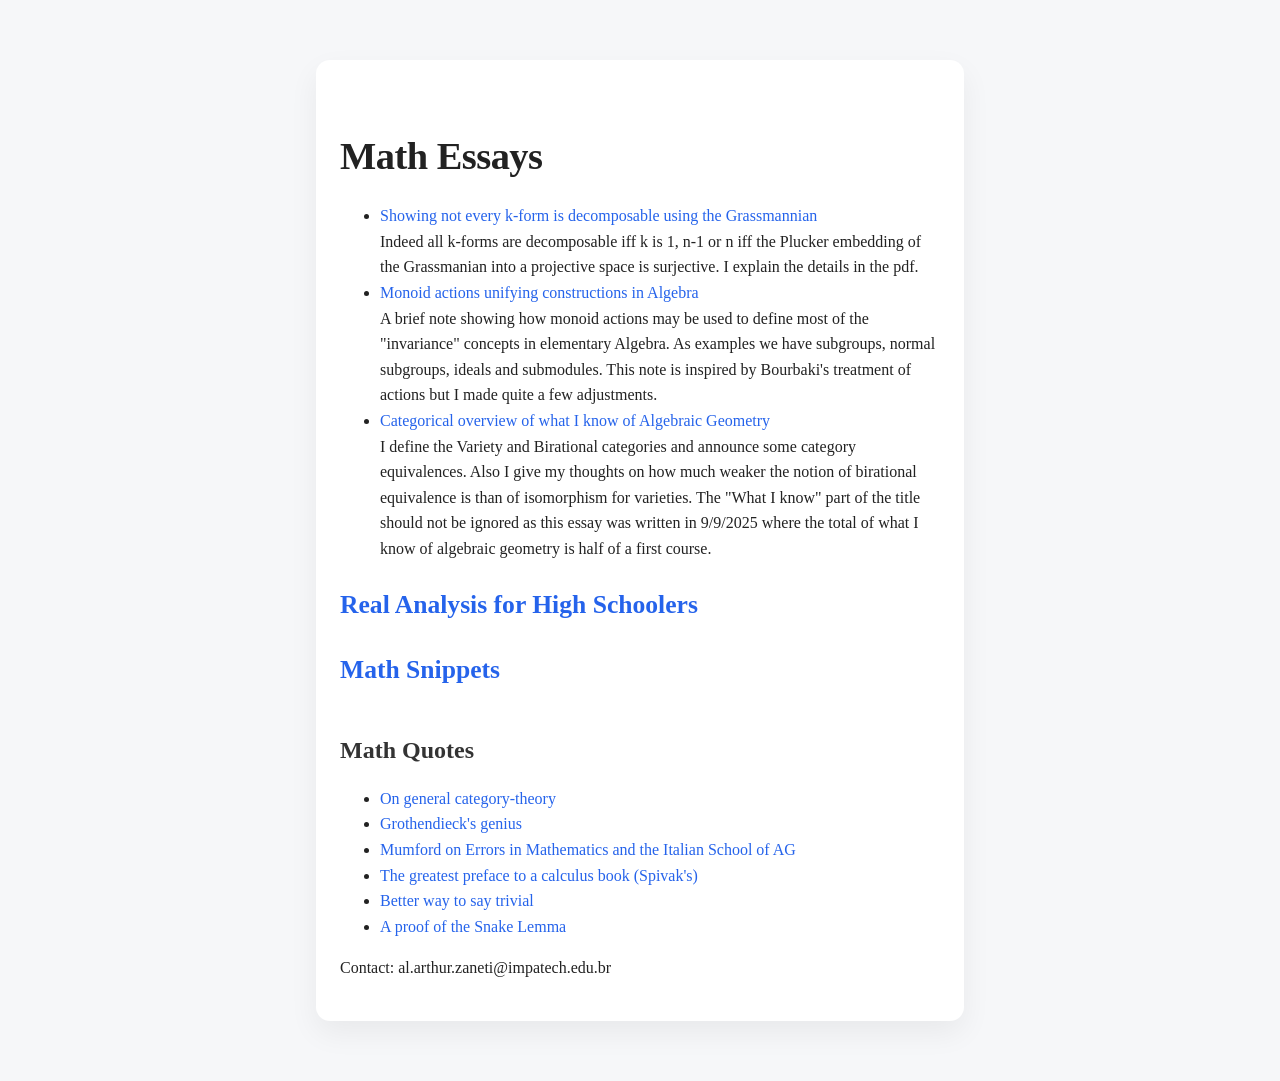
==== index.html @ 89349a51 "revamped the weekly_highlights section" ====
<!DOCTYPE html>
<html lang="en">
<head>
    <meta charset="UTF-8">
    <meta name="viewport" content="width=device-width, initial-scale=1.0">
    <title>Arthur Zaneti</title>
    <link rel="stylesheet" href="style.css">
</head>
<body>
    <div class = "container">
    <h1>Math Essays</h1>
    <ul> 
        <li><a href="math_essays/not_all_k-forms_are_decomposable.pdf" target="_blank">
             Showing not every k-form is decomposable using the Grassmannian
             </a>
        <br>
        Indeed all k-forms are decomposable iff k is 1, n-1 or n iff the Plucker embedding of the Grassmanian into a projective space is surjective.
        I explain the details in the pdf.
        </li>

        <li><a href="math_essays/Monoid actions unifying constructions in Algebra.pdf" target = "blank">
            Monoid actions unifying constructions in Algebra
        </a>
        <br>
        A brief note showing how monoid actions may be used to define most of the "invariance" concepts in elementary Algebra.
        As examples we have subgroups, normal subgroups, ideals and submodules. This note is inspired by Bourbaki's treatment of actions
        but I made quite a few adjustments.
        </li>

        <li><a href="math_essays/categorical_overview_of_what_I_know_of_algebraic_geometry.pdf" target = "blank">
            Categorical overview of what I know of Algebraic Geometry 
        </a>
        <br>
        I define the Variety and Birational categories and announce some category equivalences. Also I give my thoughts on
        how much weaker the notion of birational equivalence is than of isomorphism for varieties. The "What I know" part of the title should not be ignored as this essay was written in 9/9/2025
        where the total of what I know of algebraic geometry is half of a first course. 
        </li>
    </ul>
<a href="teaching/real_analysis_for_high_schoolers.html" class = "big-link">Real Analysis for High Schoolers</a>

<a href="math_snippets.html" class="big-link">Math Snippets</a>
<h2>Math Quotes</h2>
    <ul>
        <li><a href="math_quotes/abstract_nonsense.jpeg">On general category-theory</a></li>
        <li><a href="math_quotes/Grothendieck's_genius.png">Grothendieck's genius</a></li>
        <li><a href="https://ftp.mcs.anl.gov/pub/qed/archive/209">Mumford on Errors in Mathematics and the Italian School of AG</a></li>
        <li><a href="math_quotes/spivak_calculus_quote.png">The greatest preface to a calculus book (Spivak's)</a></li>
        <li><a href="math_quotes/ask_toddler.html">Better way to say trivial</a></li>
        <li><a href="https://www.youtube.com/watch?v=etbcKWEKnvg">A proof of the Snake Lemma</a></li>
    </ul>
    
Contact: al.arthur.zaneti@impatech.edu.br
</div>
</body>
</html>
---- style.css ----
/* Reset */
* {
    box-sizing: border-box;
}

/* Base */
body {
    margin: 0;
    font-family: -apple-system, BlinkMacSystemFont, "Segoe UI", Roboto, sans-serif;
    background-color: #f6f7f9;
    color: #1a1a1a;
    line-height: 1.7;
}

/* Layout container */
.container {
    max-width: 1100px;
    margin: 60px auto;
    padding: 40px 24px;
    background: white;
    border-radius: 14px;
    box-shadow: 0 12px 30px rgba(0, 0, 0, 0.06);
}

/* Typography */
h1 {
    font-size: 2.4rem;
    margin-bottom: 10px;
    letter-spacing: -0.5px;
}

h2 {
    font-size: 1.5rem;
    margin-top: 40px;
    margin-bottom: 10px;
    color: #333;
}

p {
    margin-bottom: 16px;
    font-size: 1.05rem;
}

/* Links */
a {
    color: #2563eb;
    text-decoration: none;
}

a:hover {
    text-decoration: underline;
}

/* Big link (refined) */
.big-link {
    display: block;
    font-size: 1.6rem;
    font-weight: 600;
    margin: 24px 0;
}

/* === Math boxes (refined, less heavy) === */
.math-box {
    padding: 18px 22px;
    margin: 28px 0;
    border-left: 5px solid;
    border-radius: 10px;
    line-height: 1.6;
    background-color: #fafafa;
}

/* Variants (more subtle, modern colors) */
.theorem {
    border-color: #2563eb;
    background-color: #eef4ff;
    font-style: italic;
}
.theorem strong {
    font-style: normal;
    color: #1d4ed8;
}

.definition {
    border-color: #16a34a;
    background-color: #ecfdf5;
}
.definition strong {
    color: #15803d;
}

.corollary {
    border-color: #9333ea;
    background-color: #f5f3ff;
    font-style: italic;
}
.corollary strong {
    font-style: normal;
    color: #7e22ce;
}

.proof {
    border-color: #6b7280;
    background-color: #f9fafb;
    font-style: italic;
}
.proof strong {
    font-style: normal;
    color: #4b5563;
}
.proof::after {
    content: "∎";
    float: right;
    font-weight: bold;
}

.exercise {
    border-color: #f59e0b;
    background-color: #fffbeb;
}
.exercise strong {
    color: #d97706;
}
body {
  max-width: 680px;
  margin: 40px auto;
  padding: 0 16px;
  font-family: -apple-system, BlinkMacSystemFont, "Segoe UI", Roboto, serif;
  line-height: 1.6;
  color: #222;
}

.snippet {
  margin-bottom: 3.5rem;
  padding-bottom: 2.5rem;
  border-bottom: 1px solid #e5e5e5;
}

.snippet:last-child {
  border-bottom: none;
}

.snippet time {
  display: block;
  font-size: 0.85rem;
  font-weight: 600;
  text-transform: uppercase;
  letter-spacing: 0.05em;
  color: #666;
  margin-bottom: 0.4rem;
}

.snippet h2 {
  margin-top: 0;
  font-size: 1.4rem;
}

.theorem, .exercise {
  margin: 1.2rem 0;
  padding: 0.9rem 1.2rem;
  border-left: 3px solid #333;
  background-color: #f9f9f9;
  border-radius: 0 4px 4px 0;
}

.exercise {
  border-left-color: #6c757d;
  background-color: #fdfdfd;
}
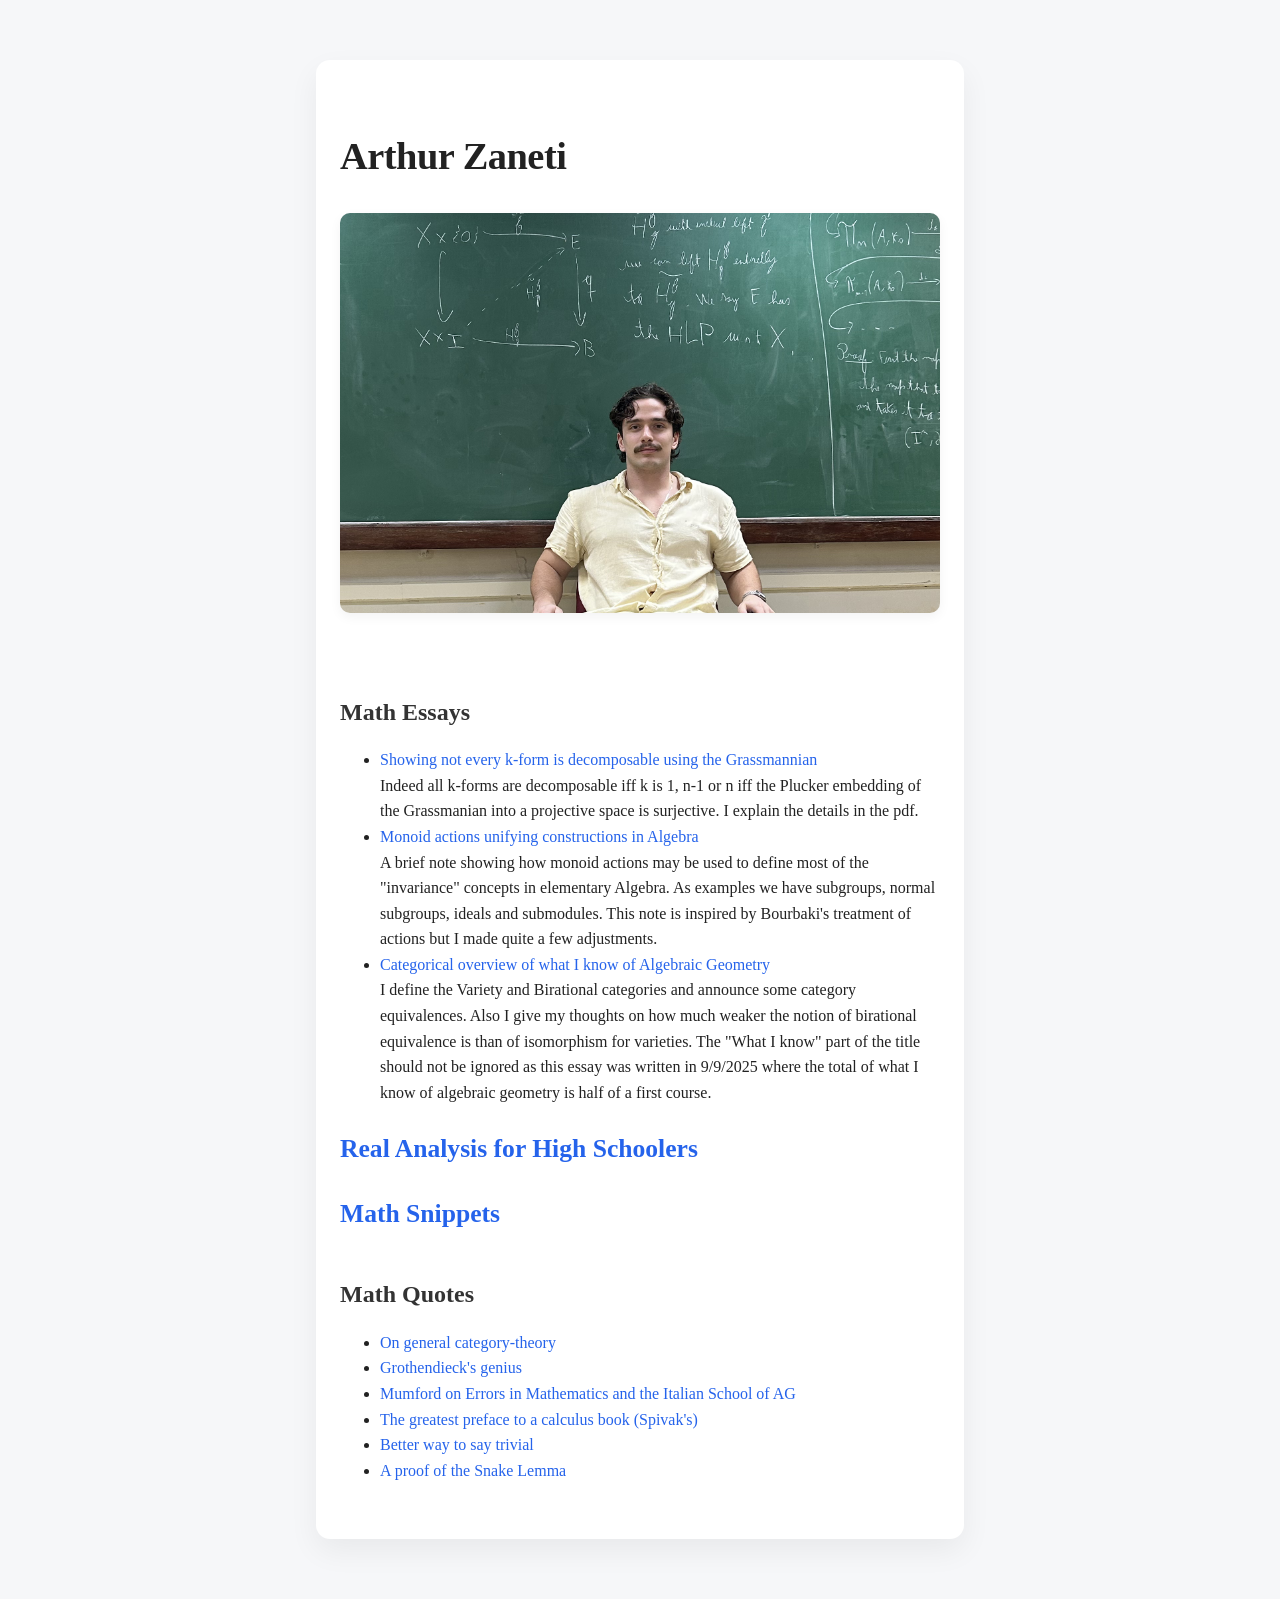
==== commit b1d7b352: "Added image" ====
--- a/index.html
+++ b/index.html
@@ -7,50 +7,62 @@
     <link rel="stylesheet" href="style.css">
 </head>
 <body>
-    <div class = "container">
-    <h1>Math Essays</h1>
-    <ul> 
-        <li><a href="math_essays/not_all_k-forms_are_decomposable.pdf" target="_blank">
-             Showing not every k-form is decomposable using the Grassmannian
-             </a>
-        <br>
-        Indeed all k-forms are decomposable iff k is 1, n-1 or n iff the Plucker embedding of the Grassmanian into a projective space is surjective.
-        I explain the details in the pdf.
-        </li>
+    <div class="container">
 
-        <li><a href="math_essays/Monoid actions unifying constructions in Algebra.pdf" target = "blank">
-            Monoid actions unifying constructions in Algebra
-        </a>
-        <br>
-        A brief note showing how monoid actions may be used to define most of the "invariance" concepts in elementary Algebra.
-        As examples we have subgroups, normal subgroups, ideals and submodules. This note is inspired by Bourbaki's treatment of actions
-        but I made quite a few adjustments.
-        </li>
+        <header class="header">
+    <h1>Arthur Zaneti</h1>
+    
+    <!-- Horizontal Profile Banner -->
+    <img src="image_with_board - Copy.png" alt="Arthur Zaneti at the chalkboard" class="profile-banner">
+        </header>
 
-        <li><a href="math_essays/categorical_overview_of_what_I_know_of_algebraic_geometry.pdf" target = "blank">
-            Categorical overview of what I know of Algebraic Geometry 
-        </a>
-        <br>
-        I define the Variety and Birational categories and announce some category equivalences. Also I give my thoughts on
-        how much weaker the notion of birational equivalence is than of isomorphism for varieties. The "What I know" part of the title should not be ignored as this essay was written in 9/9/2025
-        where the total of what I know of algebraic geometry is half of a first course. 
-        </li>
-    </ul>
-<a href="teaching/real_analysis_for_high_schoolers.html" class = "big-link">Real Analysis for High Schoolers</a>
+        <h2>Math Essays</h2>
+        <ul> 
+            <li>
+                <a href="math_essays/not_all_k-forms_are_decomposable.pdf" target="_blank">
+                    Showing not every k-form is decomposable using the Grassmannian
+                </a>
+                <br>
+                Indeed all k-forms are decomposable iff k is 1, n-1 or n iff the Plucker embedding of the Grassmanian into a projective space is surjective.
+                I explain the details in the pdf.
+            </li>
 
-<a href="math_snippets.html" class="big-link">Math Snippets</a>
-<h2>Math Quotes</h2>
-    <ul>
-        <li><a href="math_quotes/abstract_nonsense.jpeg">On general category-theory</a></li>
-        <li><a href="math_quotes/Grothendieck's_genius.png">Grothendieck's genius</a></li>
-        <li><a href="https://ftp.mcs.anl.gov/pub/qed/archive/209">Mumford on Errors in Mathematics and the Italian School of AG</a></li>
-        <li><a href="math_quotes/spivak_calculus_quote.png">The greatest preface to a calculus book (Spivak's)</a></li>
-        <li><a href="math_quotes/ask_toddler.html">Better way to say trivial</a></li>
-        <li><a href="https://www.youtube.com/watch?v=etbcKWEKnvg">A proof of the Snake Lemma</a></li>
-    </ul>
-    
-Contact: al.arthur.zaneti@impatech.edu.br
-</div>
+            <li>
+                <a href="math_essays/Monoid actions unifying constructions in Algebra.pdf" target="_blank">
+                    Monoid actions unifying constructions in Algebra
+                </a>
+                <br>
+                A brief note showing how monoid actions may be used to define most of the "invariance" concepts in elementary Algebra.
+                As examples we have subgroups, normal subgroups, ideals and submodules. This note is inspired by Bourbaki's treatment of actions
+                but I made quite a few adjustments.
+            </li>
+
+            <li>
+                <a href="math_essays/categorical_overview_of_what_I_know_of_algebraic_geometry.pdf" target="_blank">
+                    Categorical overview of what I know of Algebraic Geometry 
+                </a>
+                <br>
+                I define the Variety and Birational categories and announce some category equivalences. Also I give my thoughts on
+                how much weaker the notion of birational equivalence is than of isomorphism for varieties. The "What I know" part of the title should not be ignored as this essay was written in 9/9/2025
+                where the total of what I know of algebraic geometry is half of a first course. 
+            </li>
+        </ul>
+
+        <div class="nav-links">
+            <a href="teaching/real_analysis_for_high_schoolers.html" class="big-link">Real Analysis for High Schoolers</a>
+            <a href="math_snippets.html" class="big-link">Math Snippets</a>
+        </div>
+
+        <h2>Math Quotes</h2>
+        <ul>
+            <li><a href="math_quotes/abstract_nonsense.jpeg">On general category-theory</a></li>
+            <li><a href="math_quotes/Grothendieck's_genius.png">Grothendieck's genius</a></li>
+            <li><a href="https://ftp.mcs.anl.gov/pub/qed/archive/209">Mumford on Errors in Mathematics and the Italian School of AG</a></li>
+            <li><a href="math_quotes/spivak_calculus_quote.png">The greatest preface to a calculus book (Spivak's)</a></li>
+            <li><a href="math_quotes/ask_toddler.html">Better way to say trivial</a></li>
+            <li><a href="https://www.youtube.com/watch?v=etbcKWEKnvg">A proof of the Snake Lemma</a></li>
+        </ul>
+        
+    </div>
 </body>
-</html>
-
+</html>
--- a/style.css
+++ b/style.css
@@ -154,15 +154,16 @@
   font-size: 1.4rem;
 }
 
-.theorem, .exercise {
-  margin: 1.2rem 0;
-  padding: 0.9rem 1.2rem;
-  border-left: 3px solid #333;
-  background-color: #f9f9f9;
-  border-radius: 0 4px 4px 0;
-}
-
-.exercise {
-  border-left-color: #6c757d;
-  background-color: #fdfdfd;
+/* === Profile Banner === */
+.profile-banner {
+    width: 100%;
+    height: 400px; /* Adjust this to make it taller or shorter */
+    object-fit: cover;
+    object-position: center 38%; /* Adjust percentage to pan up or down */
+    border-radius: 10px; /* Matches your math-box borders */
+    margin: 16px 0 32px 0;
+    box-shadow: 0 4px 12px rgba(0, 0, 0, 0.05); /* Subtle shadow to match container */
+    image-rendering: high-quality;
+    image-rendering: -webkit-optimize-contrast;
+    
 }
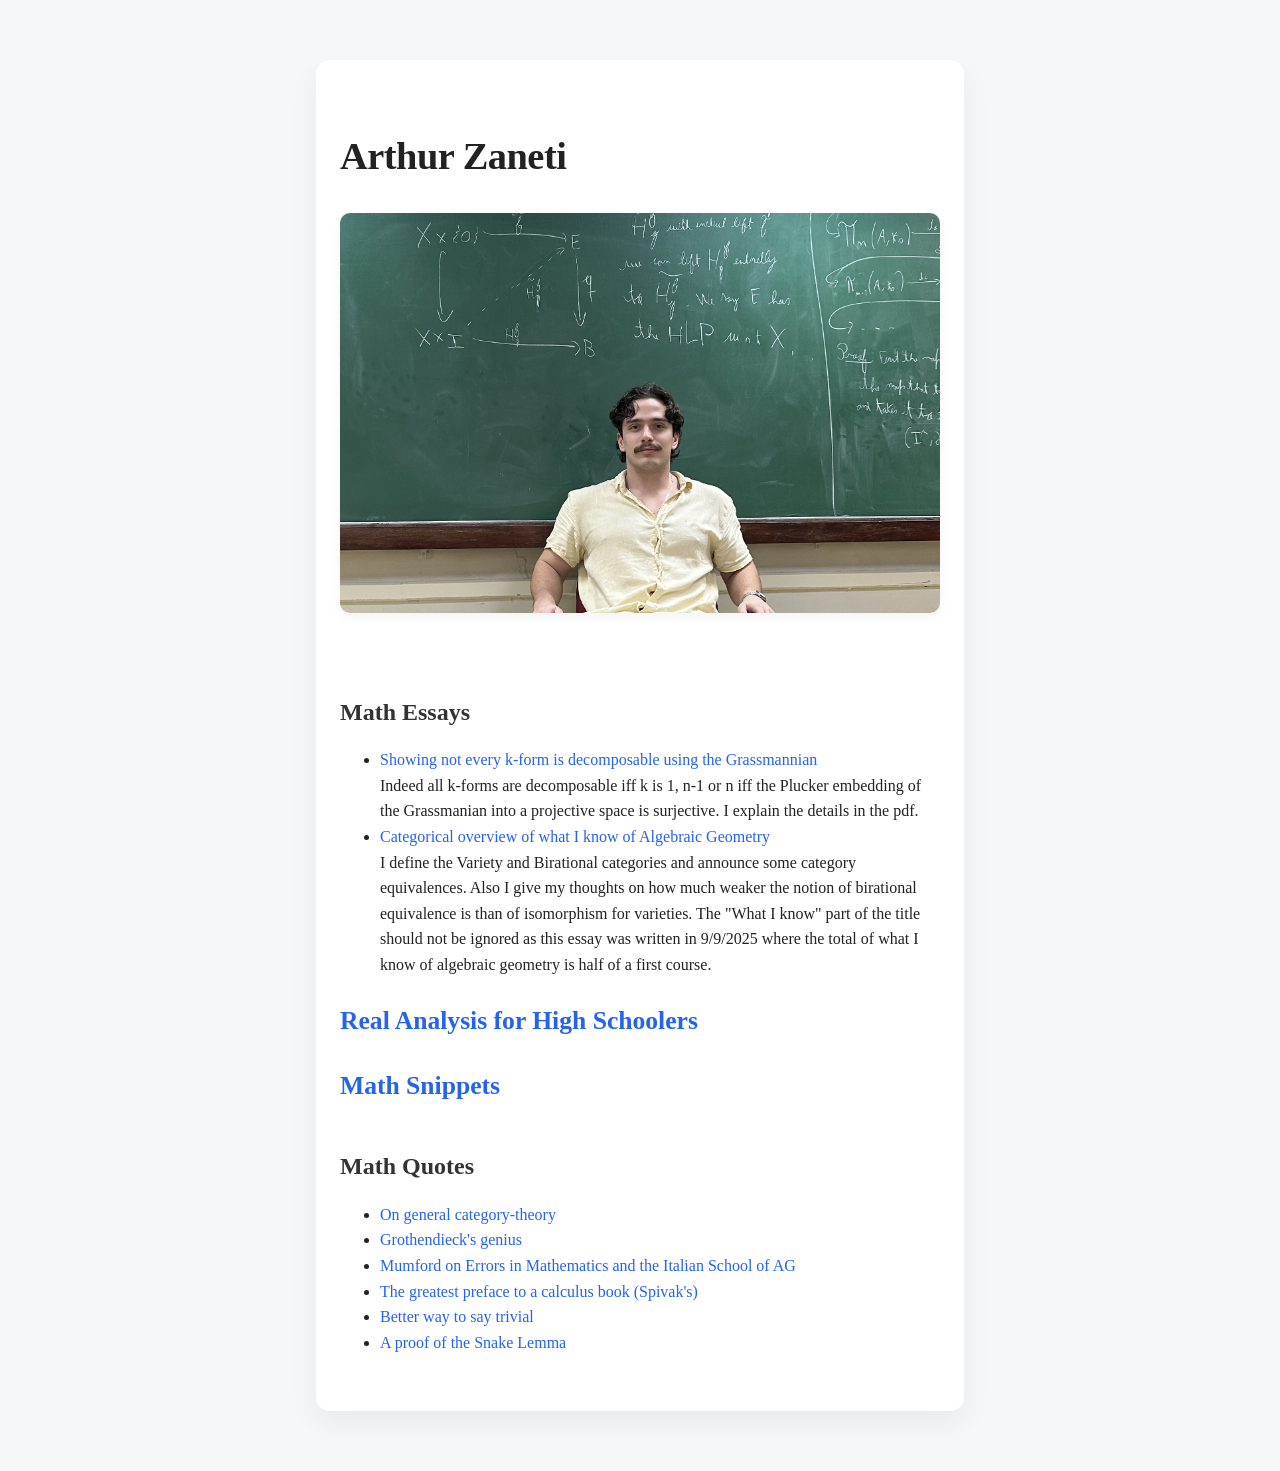
==== commit 16cebdeb: "snippet" ====
--- a/index.html
+++ b/index.html
@@ -25,16 +25,6 @@
                 <br>
                 Indeed all k-forms are decomposable iff k is 1, n-1 or n iff the Plucker embedding of the Grassmanian into a projective space is surjective.
                 I explain the details in the pdf.
-            </li>
-
-            <li>
-                <a href="math_essays/Monoid actions unifying constructions in Algebra.pdf" target="_blank">
-                    Monoid actions unifying constructions in Algebra
-                </a>
-                <br>
-                A brief note showing how monoid actions may be used to define most of the "invariance" concepts in elementary Algebra.
-                As examples we have subgroups, normal subgroups, ideals and submodules. This note is inspired by Bourbaki's treatment of actions
-                but I made quite a few adjustments.
             </li>
 
             <li>
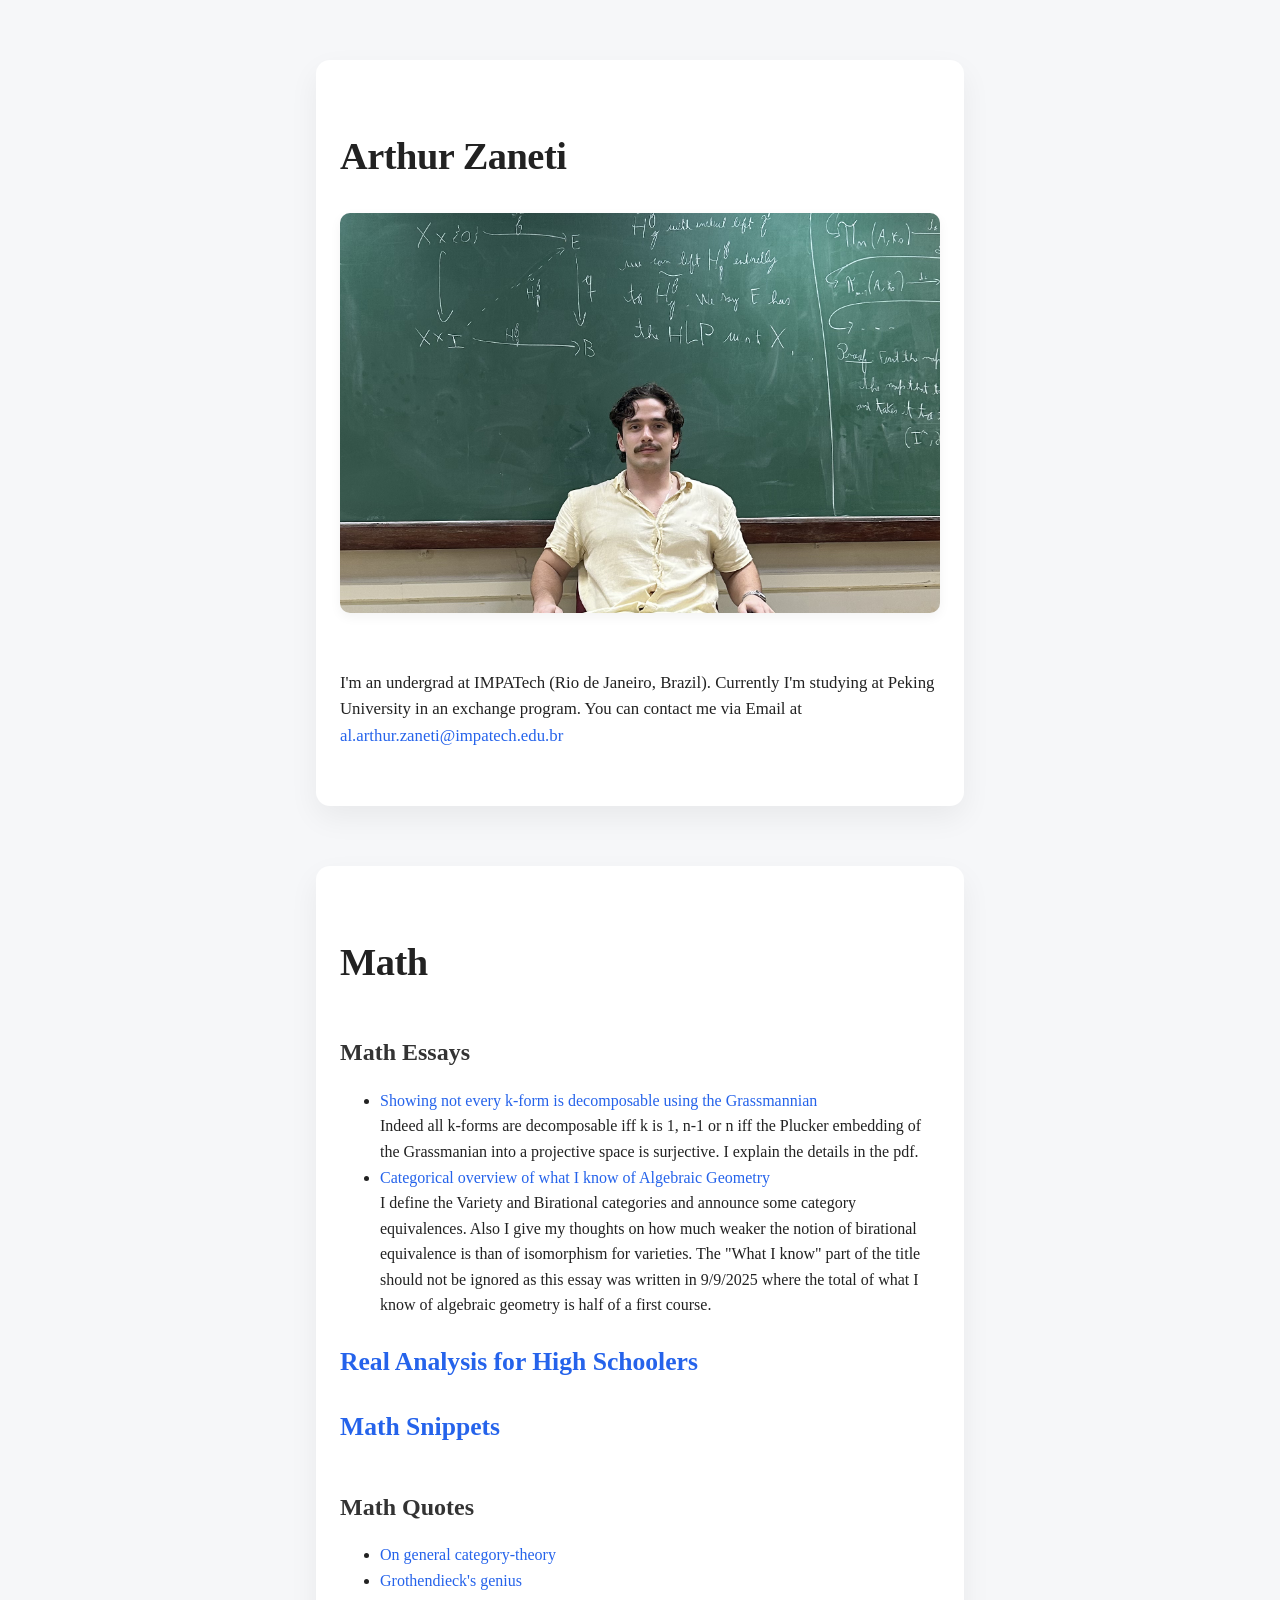
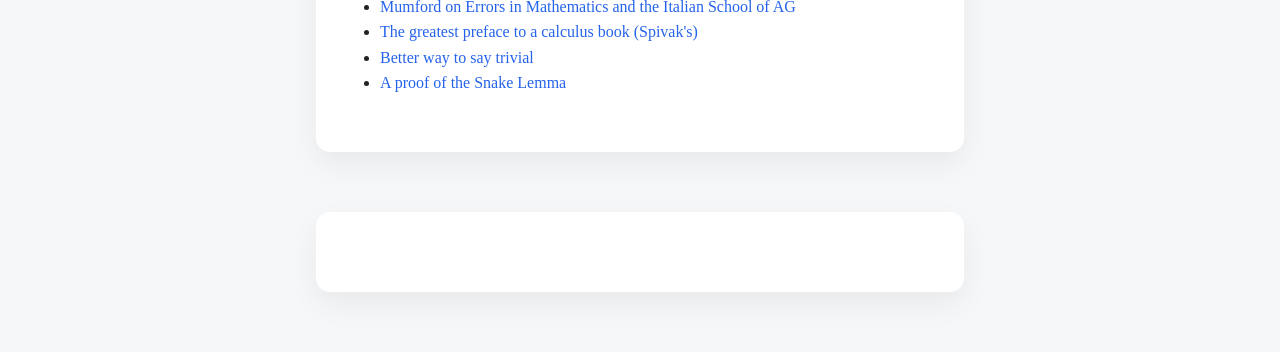
==== commit 19cf9362: "AI stuff" ====
--- a/index.html
+++ b/index.html
@@ -7,13 +7,18 @@
     <link rel="stylesheet" href="style.css">
 </head>
 <body>
+    <div class = "container">
+    <h1>Arthur Zaneti</h1>
+    <img src="image_with_board - Copy.png" alt="Arthur Zaneti at the chalkboard" class="profile-banner">
+    <p>I'm an undergrad at IMPATech (Rio de Janeiro, Brazil). Currently I'm studying at Peking University
+        in an exchange program. You can contact me via Email at 
+        <a href="mailto:al.arthur.zaneti@impatech.edu.br">al.arthur.zaneti@impatech.edu.br</a>
+    </p>
+    </div>
     <div class="container">
 
         <header class="header">
-    <h1>Arthur Zaneti</h1>
-    
-    <!-- Horizontal Profile Banner -->
-    <img src="image_with_board - Copy.png" alt="Arthur Zaneti at the chalkboard" class="profile-banner">
+    <h1>Math</h1>
         </header>
 
         <h2>Math Essays</h2>
@@ -52,7 +57,9 @@
             <li><a href="math_quotes/ask_toddler.html">Better way to say trivial</a></li>
             <li><a href="https://www.youtube.com/watch?v=etbcKWEKnvg">A proof of the Snake Lemma</a></li>
         </ul>
-        
+    </div>
+    <div class = "container">
+    
     </div>
 </body>
 </html>
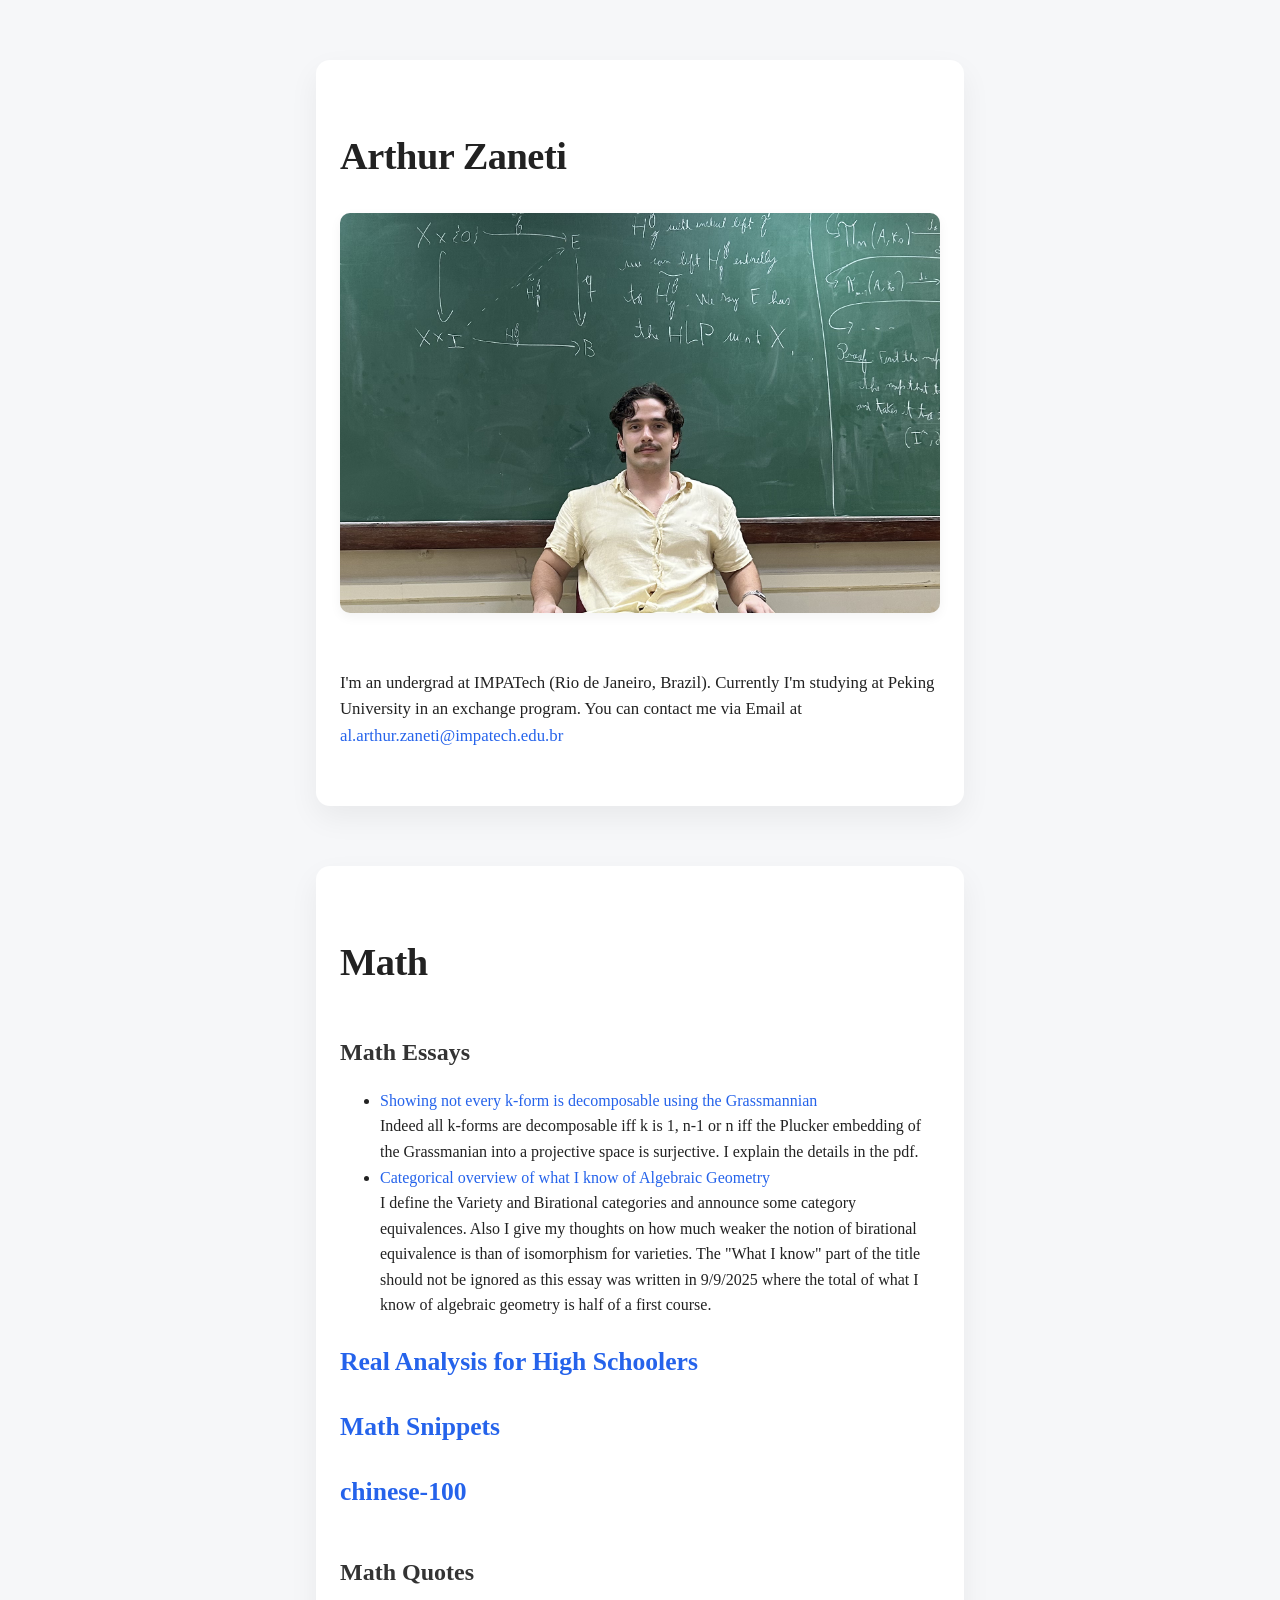
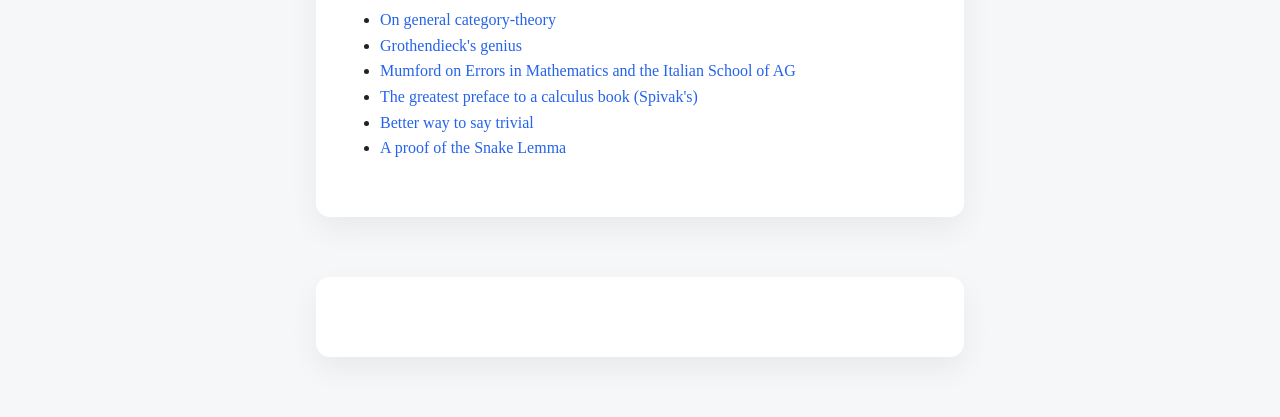
==== commit 24c1d38d: "chinese-100" ====
--- a/index.html
+++ b/index.html
@@ -46,6 +46,7 @@
         <div class="nav-links">
             <a href="teaching/real_analysis_for_high_schoolers.html" class="big-link">Real Analysis for High Schoolers</a>
             <a href="math_snippets.html" class="big-link">Math Snippets</a>
+            <a href="chinese_100.html" class="big-link">chinese-100</a>
         </div>
 
         <h2>Math Quotes</h2>
@@ -59,7 +60,6 @@
         </ul>
     </div>
     <div class = "container">
-    
     </div>
 </body>
 </html>
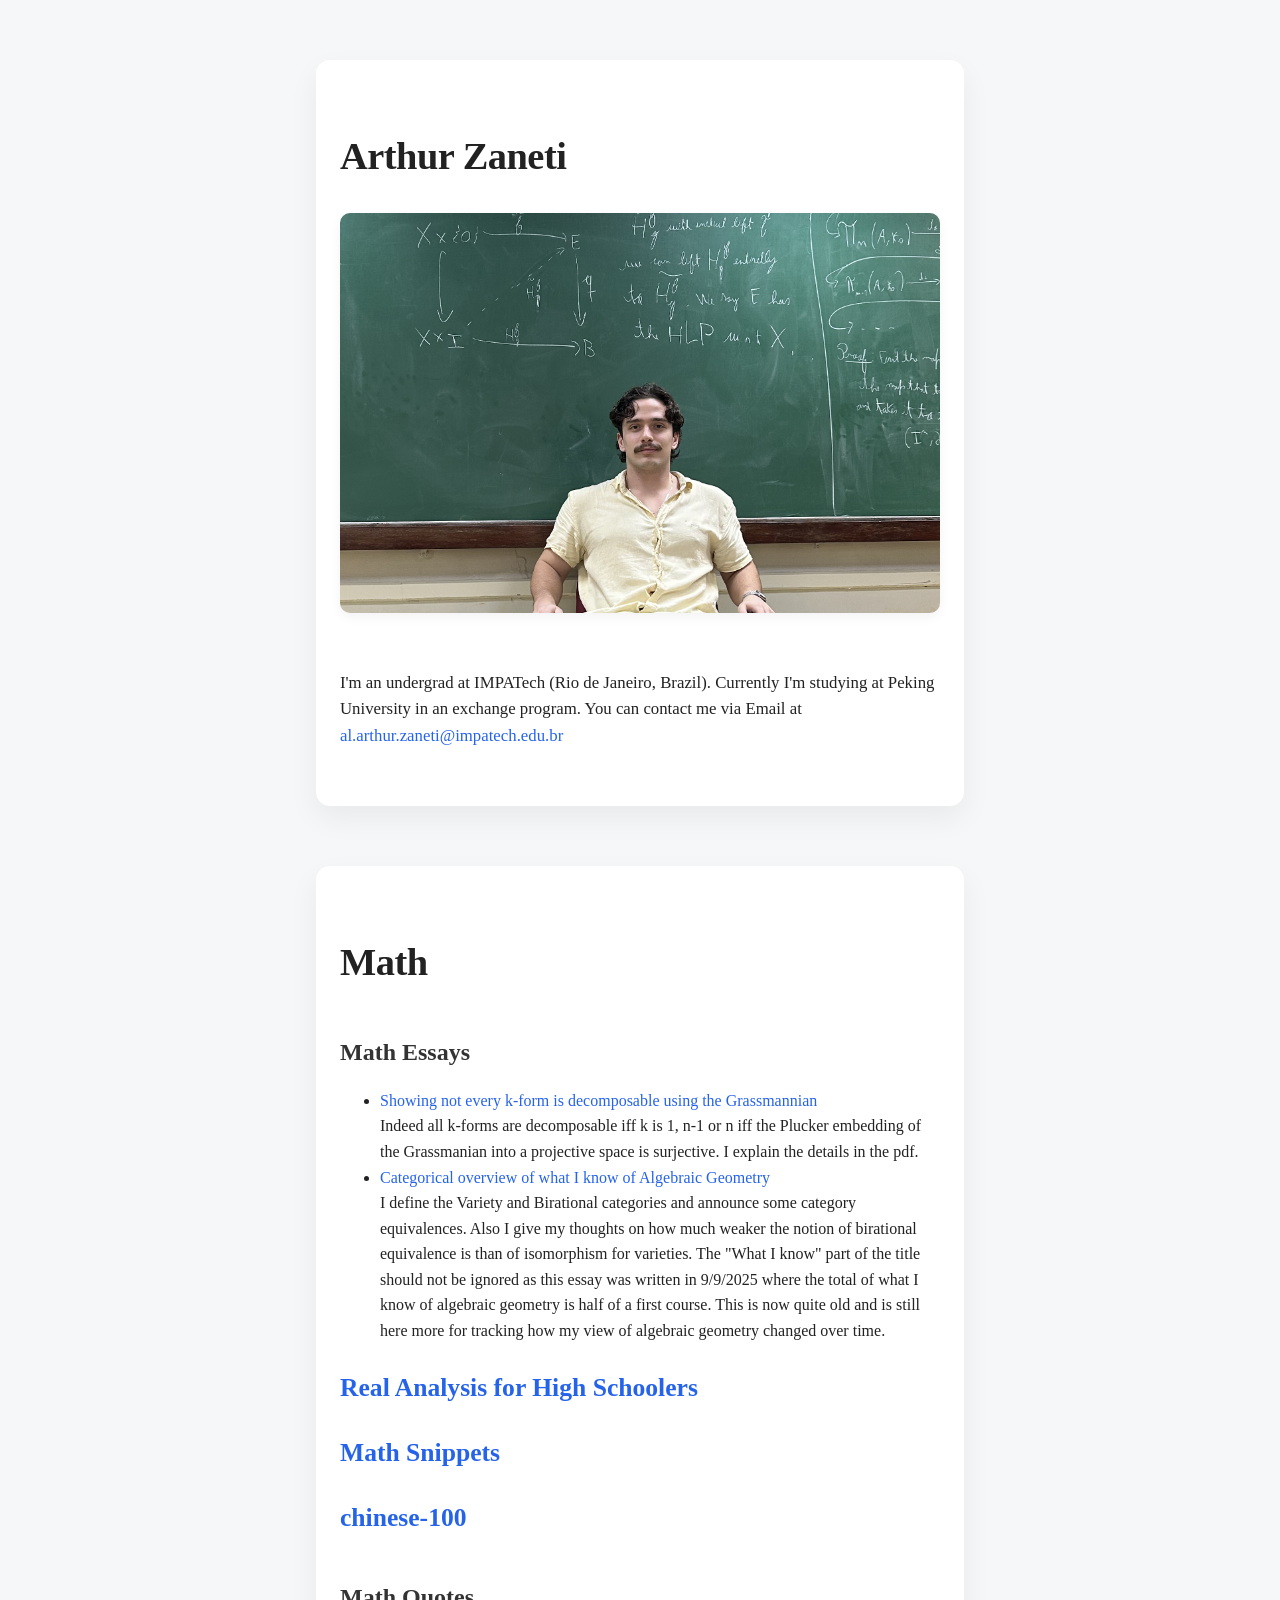
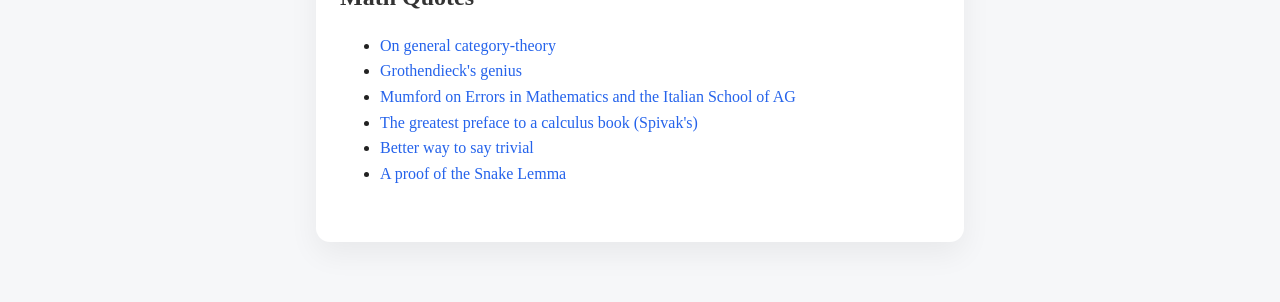
==== commit b2a913db: "some bug fixes" ====
--- a/index.html
+++ b/index.html
@@ -40,6 +40,8 @@
                 I define the Variety and Birational categories and announce some category equivalences. Also I give my thoughts on
                 how much weaker the notion of birational equivalence is than of isomorphism for varieties. The "What I know" part of the title should not be ignored as this essay was written in 9/9/2025
                 where the total of what I know of algebraic geometry is half of a first course. 
+
+                This is now quite old and is still here more for tracking how my view of algebraic geometry changed over time.
             </li>
         </ul>
 
@@ -59,7 +61,5 @@
             <li><a href="https://www.youtube.com/watch?v=etbcKWEKnvg">A proof of the Snake Lemma</a></li>
         </ul>
     </div>
-    <div class = "container">
-    </div>
 </body>
 </html>
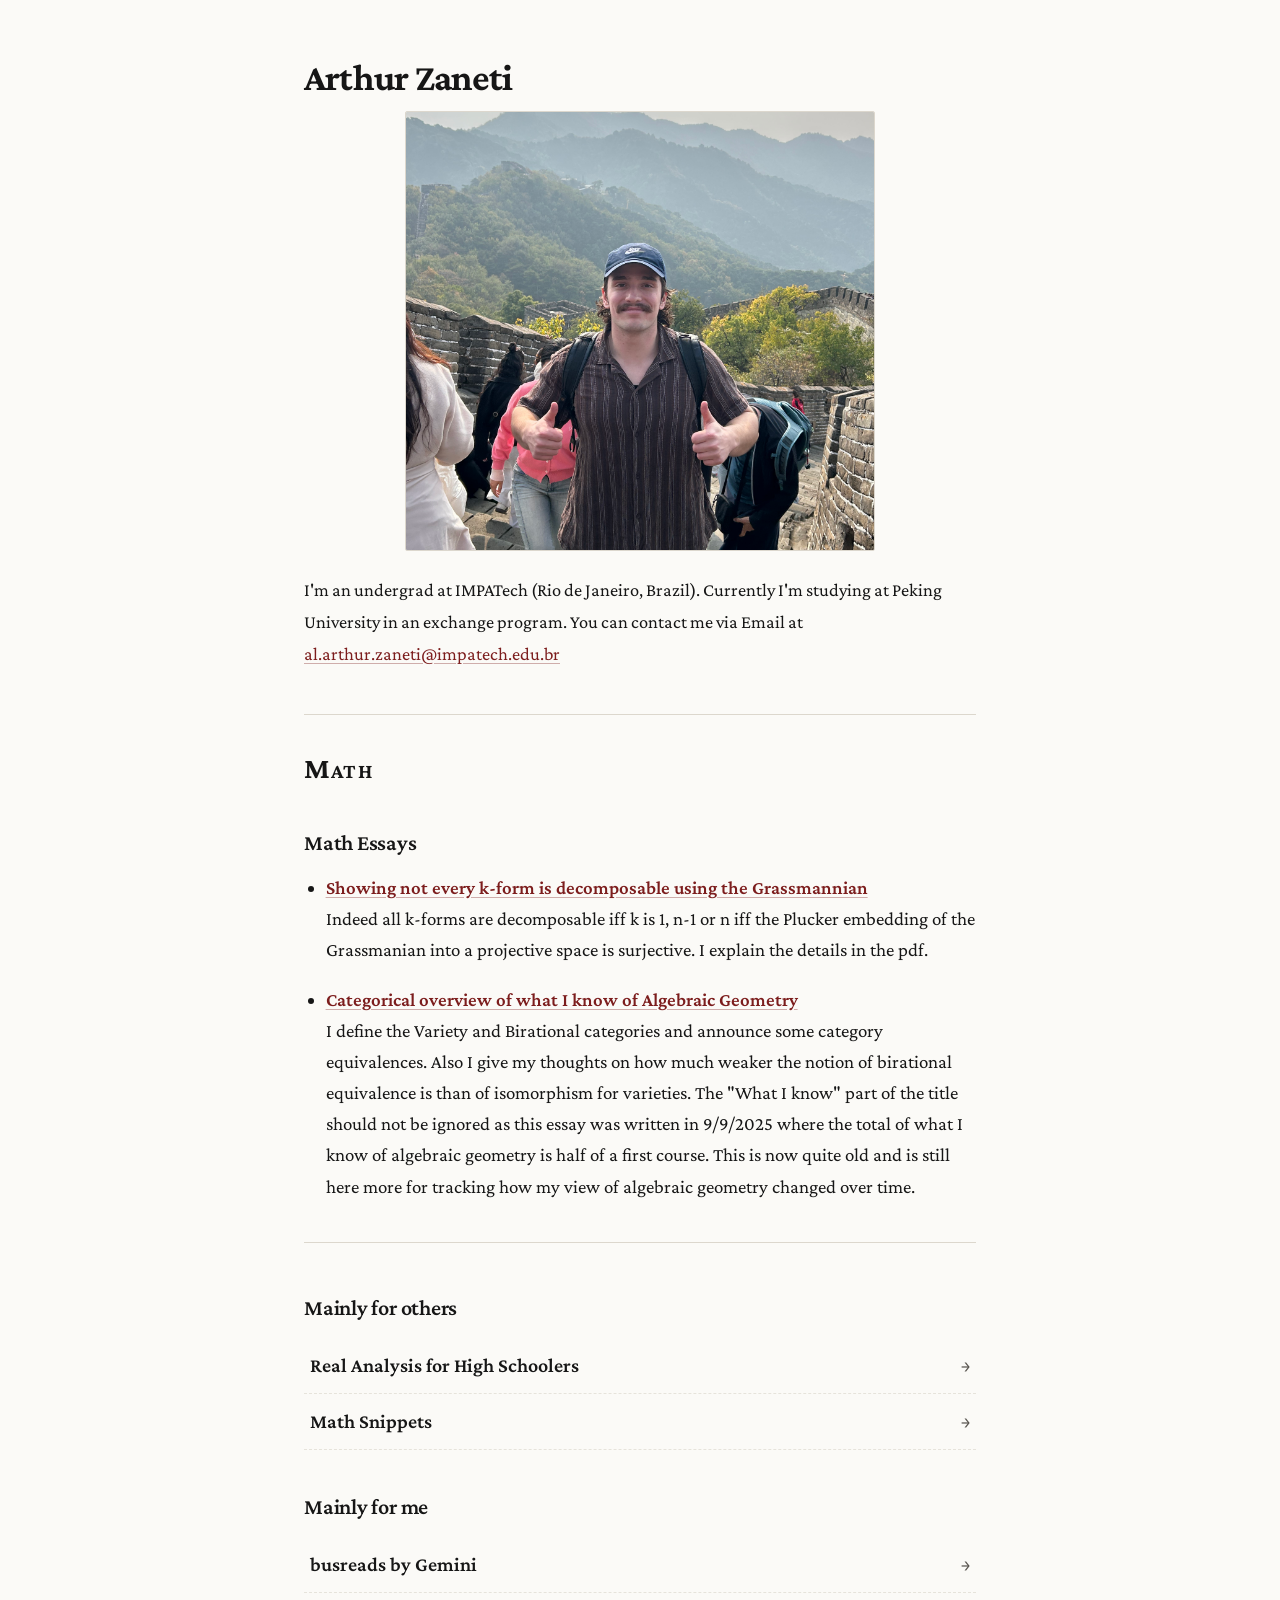
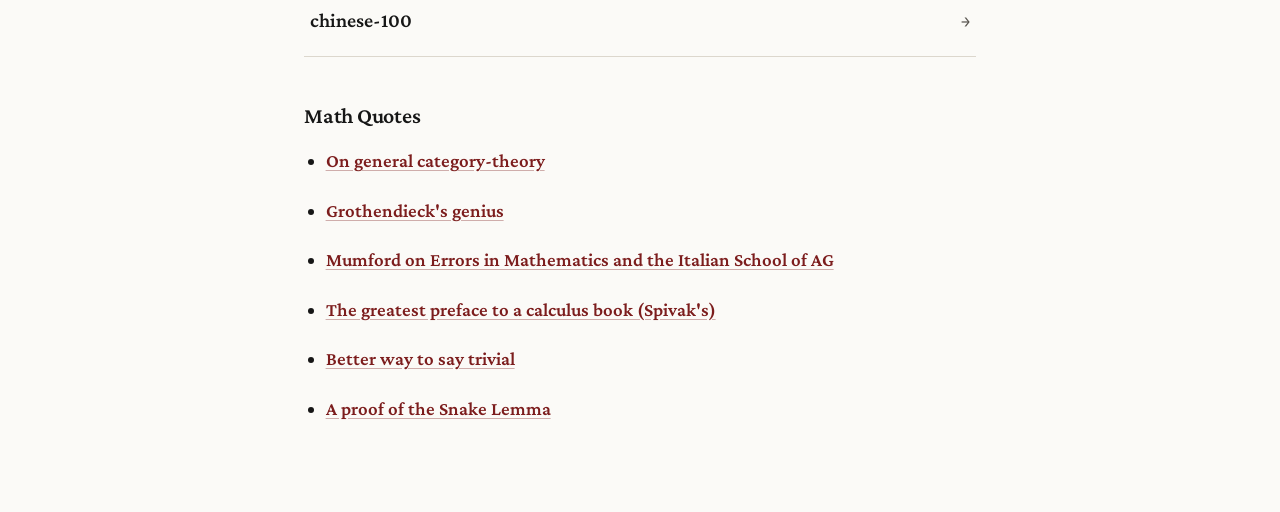
==== commit d0aa3e40: "a bunch of changes" ====
--- a/index.html
+++ b/index.html
@@ -9,7 +9,7 @@
 <body>
     <div class = "container">
     <h1>Arthur Zaneti</h1>
-    <img src="image_with_board - Copy.png" alt="Arthur Zaneti at the chalkboard" class="profile-banner">
+    <img src="me_on_chinawall.jpg" alt="Arthur Zaneti on the Great Wall of China" class="profile-banner">
     <p>I'm an undergrad at IMPATech (Rio de Janeiro, Brazil). Currently I'm studying at Peking University
         in an exchange program. You can contact me via Email at 
         <a href="mailto:al.arthur.zaneti@impatech.edu.br">al.arthur.zaneti@impatech.edu.br</a>
@@ -46,8 +46,12 @@
         </ul>
 
         <div class="nav-links">
+            <h2>Mainly for others</h2>
             <a href="teaching/real_analysis_for_high_schoolers.html" class="big-link">Real Analysis for High Schoolers</a>
             <a href="math_snippets.html" class="big-link">Math Snippets</a>
+            
+            <h2>Mainly for me</h2>
+            <a href="busreads.html" class="big-link">busreads by Gemini</a>
             <a href="chinese_100.html" class="big-link">chinese-100</a>
         </div>
 
--- a/style.css
+++ b/style.css
@@ -1,169 +1,405 @@
-/* Reset */
+/* === Classical Academic Typography === */
+@import url('https://fonts.googleapis.com/css2?family=Crimson+Pro:ital,wght@0,400;0,600;0,700;1,400;1,600&family=JetBrains+Mono:wght@400;500&display=swap');
+
+:root {
+    --bg-paper: #fbfaf7;
+    --bg-elevated: #f4f1ea;
+    --text-ink: #161616;
+    --text-muted: #57534e;
+    --accent-academic: #7c1d1d;     /* Deep academic crimson */
+    --accent-hover: #4c0f0f;
+    --border-rule: #dcd7cd;
+    --border-strong: #292524;
+    --font-serif: "Crimson Pro", "Latin Modern Roman", "Computer Modern Serif", "Palatino Linotype", "Book Antiqua", Palatino, Georgia, serif;
+    --font-mono: "JetBrains Mono", "SFMono-Regular", Consolas, monospace;
+}
+
+/* === Reset === */
 * {
     box-sizing: border-box;
 }
 
-/* Base */
+/* === Base Page Structure === */
 body {
+    max-width: 720px;
+    margin: 56px auto 88px auto;
+    padding: 0 24px;
+    font-family: var(--font-serif);
+    font-size: 1.18rem;
+    line-height: 1.72;
+    background-color: var(--bg-paper);
+    color: var(--text-ink);
+    -webkit-font-smoothing: antialiased;
+    text-rendering: optimizeLegibility;
+}
+
+/* === Layout Containers (Seamless Monograph Flow) === */
+.container {
+    width: 100%;
     margin: 0;
-    font-family: -apple-system, BlinkMacSystemFont, "Segoe UI", Roboto, sans-serif;
-    background-color: #f6f7f9;
-    color: #1a1a1a;
-    line-height: 1.7;
-}
-
-/* Layout container */
-.container {
-    max-width: 1100px;
-    margin: 60px auto;
-    padding: 40px 24px;
-    background: white;
-    border-radius: 14px;
-    box-shadow: 0 12px 30px rgba(0, 0, 0, 0.06);
-}
-
-/* Typography */
+    padding: 0;
+    background: transparent;
+    border-radius: 0;
+    box-shadow: none;
+}
+
+.container + .container {
+    margin-top: 2.75rem;
+    padding-top: 2.25rem;
+    border-top: 1px solid var(--border-rule);
+}
+
+/* === Typography & Hierarchy === */
 h1 {
-    font-size: 2.4rem;
-    margin-bottom: 10px;
-    letter-spacing: -0.5px;
+    font-size: 2.35rem;
+    font-weight: 700;
+    line-height: 1.15;
+    margin: 0 0 0.75rem 0;
+    letter-spacing: -0.02em;
+    color: var(--text-ink);
+}
+
+.header h1 {
+    font-size: 1.85rem;
+    font-variant: small-caps;
+    letter-spacing: 0.04em;
+    margin-bottom: 1.25rem;
 }
 
 h2 {
-    font-size: 1.5rem;
-    margin-top: 40px;
-    margin-bottom: 10px;
-    color: #333;
+    font-size: 1.38rem;
+    font-weight: 600;
+    margin-top: 2.4rem;
+    margin-bottom: 0.65rem;
+    color: var(--text-ink);
+    letter-spacing: -0.01em;
 }
 
 p {
-    margin-bottom: 16px;
-    font-size: 1.05rem;
-}
-
-/* Links */
+    margin: 0 0 1.15rem 0;
+    font-size: 1.15rem;
+    text-align: left;
+}
+
+/* === Links === */
 a {
-    color: #2563eb;
+    color: var(--accent-academic);
+    text-decoration: underline;
+    text-decoration-color: rgba(124, 29, 29, 0.35);
+    text-underline-offset: 3px;
+    transition: color 0.15s ease, text-decoration-color 0.15s ease;
+}
+
+a:hover {
+    color: var(--accent-hover);
+    text-decoration-color: var(--accent-hover);
+}
+
+/* === Lists (Essays & Quotes) === */
+ul {
+    padding-left: 1.35rem;
+    margin: 0.5rem 0 1.75rem 0;
+}
+
+li {
+    margin-bottom: 1.15rem;
+    line-height: 1.65;
+}
+
+li > a:first-child {
+    font-weight: 600;
+}
+
+/* === Directory / Big Navigation Links === */
+.nav-links {
+    margin: 2.5rem 0;
+    padding: 0.5rem 0;
+    border-top: 1px solid var(--border-rule);
+    border-bottom: 1px solid var(--border-rule);
+}
+
+.big-link {
+    display: flex;
+    align-items: baseline;
+    justify-content: space-between;
+    font-size: 1.25rem;
+    font-weight: 600;
+    padding: 0.65rem 0.4rem;
+    margin: 0;
     text-decoration: none;
-}
-
-a:hover {
-    text-decoration: underline;
-}
-
-/* Big link (refined) */
-.big-link {
+    color: var(--text-ink);
+    border-bottom: 1px dashed rgba(220, 215, 205, 0.65);
+    transition: padding-left 0.15s ease, color 0.15s ease, background-color 0.15s ease;
+}
+
+.big-link:last-child {
+    border-bottom: none;
+}
+
+.big-link::after {
+    content: "→";
+    font-family: var(--font-mono);
+    font-size: 0.95rem;
+    color: var(--text-muted);
+    transition: transform 0.15s ease, color 0.15s ease;
+}
+
+.big-link:hover {
+    color: var(--accent-academic);
+    background-color: rgba(244, 241, 234, 0.6);
+    padding-left: 0.75rem;
+    text-decoration: none;
+}
+
+.big-link:hover::after {
+    transform: translateX(4px);
+    color: var(--accent-academic);
+}
+
+/* === Profile Banner === */
+.profile-banner {
+    width: 70%;
+    height: 440px;
+    object-fit: cover;
+    object-position: center 60%;
+    border-radius: 2px;
+    border: 1px solid var(--border-rule);
+    margin: 0.75rem auto 1.5rem auto; /* Changed from 0.75rem 0 1.5rem 0 to auto left/right */
     display: block;
-    font-size: 1.6rem;
-    font-weight: 600;
-    margin: 24px 0;
-}
-
-/* === Math boxes (refined, less heavy) === */
-.math-box {
-    padding: 18px 22px;
-    margin: 28px 0;
-    border-left: 5px solid;
-    border-radius: 10px;
-    line-height: 1.6;
-    background-color: #fafafa;
-}
-
-/* Variants (more subtle, modern colors) */
+}
+
+/* === Blog / Math Snippets Header & Stream === */
+.blog-header {
+    margin-bottom: 3rem;
+    padding-bottom: 1.5rem;
+    border-bottom: 2px solid var(--border-strong);
+}
+
+.blog-header p {
+    color: var(--text-muted);
+    font-style: italic;
+    margin-bottom: 0;
+}
+
+.snippet {
+    margin-bottom: 3.5rem;
+    padding-bottom: 2.75rem;
+    border-bottom: 1px solid var(--border-rule);
+}
+
+.snippet:last-child {
+    border-bottom: none;
+}
+
+.snippet time {
+    display: block;
+    font-family: var(--font-mono);
+    font-size: 0.78rem;
+    font-weight: 500;
+    text-transform: uppercase;
+    letter-spacing: 0.08em;
+    color: var(--text-muted);
+    margin-bottom: 0.45rem;
+}
+
+.snippet h2 {
+    margin-top: 1.4rem;
+    margin-bottom: 0.75rem;
+    font-size: 1.45rem;
+}
+
+.snippet time + h2 {
+    margin-top: 0;
+}
+
+/* === Mathematical Environments (LaTeX / Bourbaki Style) === */
+.math-box,
+.theorem,
+.definition,
+.corollary,
+.proof,
+.exercise {
+    padding: 1rem 1.35rem;
+    margin: 1.65rem 0;
+    border-left: 3px solid var(--border-strong);
+    background-color: var(--bg-elevated);
+    border-radius: 0 2px 2px 0;
+    line-height: 1.68;
+}
+
 .theorem {
-    border-color: #2563eb;
-    background-color: #eef4ff;
+    border-left-color: #1e3a5f;
+    background-color: #f4f6f9;
     font-style: italic;
 }
+
 .theorem strong {
     font-style: normal;
-    color: #1d4ed8;
+    font-variant: small-caps;
+    letter-spacing: 0.03em;
+    color: #152c4a;
+    margin-right: 0.35rem;
 }
 
 .definition {
-    border-color: #16a34a;
-    background-color: #ecfdf5;
-}
+    border-left-color: #1f4e3d;
+    background-color: #f3f7f5;
+}
+
 .definition strong {
-    color: #15803d;
+    font-variant: small-caps;
+    letter-spacing: 0.03em;
+    color: #163a2d;
+    margin-right: 0.35rem;
 }
 
 .corollary {
-    border-color: #9333ea;
-    background-color: #f5f3ff;
+    border-left-color: #5b2c6f;
+    background-color: #f7f4f9;
     font-style: italic;
 }
+
 .corollary strong {
     font-style: normal;
-    color: #7e22ce;
+    font-variant: small-caps;
+    letter-spacing: 0.03em;
+    color: #431e52;
+    margin-right: 0.35rem;
 }
 
 .proof {
-    border-color: #6b7280;
-    background-color: #f9fafb;
+    border-left-color: #78716c;
+    background-color: transparent;
+    padding-left: 1.15rem;
+    font-style: normal;
+}
+
+.proof strong {
     font-style: italic;
-}
-.proof strong {
-    font-style: normal;
-    color: #4b5563;
-}
+    color: var(--text-ink);
+}
+
 .proof::after {
     content: "∎";
     float: right;
-    font-weight: bold;
+    font-size: 0.95rem;
+    color: var(--text-ink);
 }
 
 .exercise {
-    border-color: #f59e0b;
-    background-color: #fffbeb;
-}
+    border-left-color: #854d0e;
+    background-color: #f9f6f0;
+}
+
 .exercise strong {
-    color: #d97706;
-}
-body {
-  max-width: 680px;
-  margin: 40px auto;
-  padding: 0 16px;
-  font-family: -apple-system, BlinkMacSystemFont, "Segoe UI", Roboto, serif;
-  line-height: 1.6;
-  color: #222;
-}
-
-.snippet {
-  margin-bottom: 3.5rem;
-  padding-bottom: 2.5rem;
-  border-bottom: 1px solid #e5e5e5;
-}
-
-.snippet:last-child {
-  border-bottom: none;
-}
-
-.snippet time {
-  display: block;
-  font-size: 0.85rem;
-  font-weight: 600;
-  text-transform: uppercase;
-  letter-spacing: 0.05em;
-  color: #666;
-  margin-bottom: 0.4rem;
-}
-
-.snippet h2 {
-  margin-top: 0;
-  font-size: 1.4rem;
-}
-
-/* === Profile Banner === */
-.profile-banner {
-    width: 100%;
-    height: 400px; /* Adjust this to make it taller or shorter */
-    object-fit: cover;
-    object-position: center 38%; /* Adjust percentage to pan up or down */
-    border-radius: 10px; /* Matches your math-box borders */
-    margin: 16px 0 32px 0;
-    box-shadow: 0 4px 12px rgba(0, 0, 0, 0.05); /* Subtle shadow to match container */
-    image-rendering: high-quality;
-    image-rendering: -webkit-optimize-contrast;
-    
+    font-variant: small-caps;
+    letter-spacing: 0.03em;
+    color: #713f12;
+    margin-right: 0.35rem;
+}
+
+/* === Commutative Diagrams (Quiver Embeds) === */
+.quiver-embed {
+    display: block;
+    max-width: 100%;
+    margin: 1.35rem auto 0.5rem auto;
+    background-color: #ffffff;
+    border: 1px solid var(--border-rule) !important;
+    border-radius: 3px !important;
+}
+
+/* === Blockquotes === */
+blockquote,
+.snippet-quote {
+    margin: 1.5rem 0;
+    padding: 0.5rem 1.25rem;
+    border-left: 2px solid var(--text-muted);
+    color: #3f3c38;
+    font-style: italic;
+}
+
+blockquote p,
+.snippet-quote p {
+    margin-bottom: 0.5rem;
+}
+
+blockquote cite,
+.snippet-quote cite {
+    display: block;
+    font-size: 0.95rem;
+    font-style: normal;
+    color: var(--text-muted);
+}
+
+/* === Busreads Archive Utilities === */
+.back-nav {
+    display: inline-block;
+    font-family: var(--font-mono);
+    font-size: 0.82rem;
+    text-transform: uppercase;
+    letter-spacing: 0.06em;
+    color: var(--text-muted);
+    text-decoration: none;
+    margin-bottom: 1.25rem;
+}
+
+.back-nav:hover {
+    color: var(--accent-academic);
+    text-decoration: none;
+}
+
+.paper-list {
+    list-style: none;
+    padding-left: 0;
+    margin-top: 1rem;
+}
+
+.paper-item {
+    padding: 1.15rem 0;
+    border-bottom: 1px solid var(--border-rule);
+}
+
+.paper-item:last-child {
+    border-bottom: none;
+}
+
+.paper-meta {
+    font-family: var(--font-mono);
+    font-size: 0.76rem;
+    text-transform: uppercase;
+    letter-spacing: 0.06em;
+    color: var(--text-muted);
+    display: block;
+    margin-bottom: 0.2rem;
+}
+
+.paper-title {
+    font-size: 1.22rem;
+    font-weight: 600;
+    display: inline-block;
+    margin-bottom: 0.35rem;
+}
+
+.paper-abstract {
+    margin: 0;
+    font-size: 1.05rem;
+    color: #33302c;
+    line-height: 1.62;
+}
+
+/* === Mobile Responsiveness === */
+@media (max-width: 600px) {
+    body {
+        margin: 32px auto 64px auto;
+        padding: 0 18px;
+        font-size: 1.1rem;
+    }
+
+    h1 {
+        font-size: 1.95rem;
+    }
+
+    .profile-banner {
+        height: 500px;
+    }
 }
